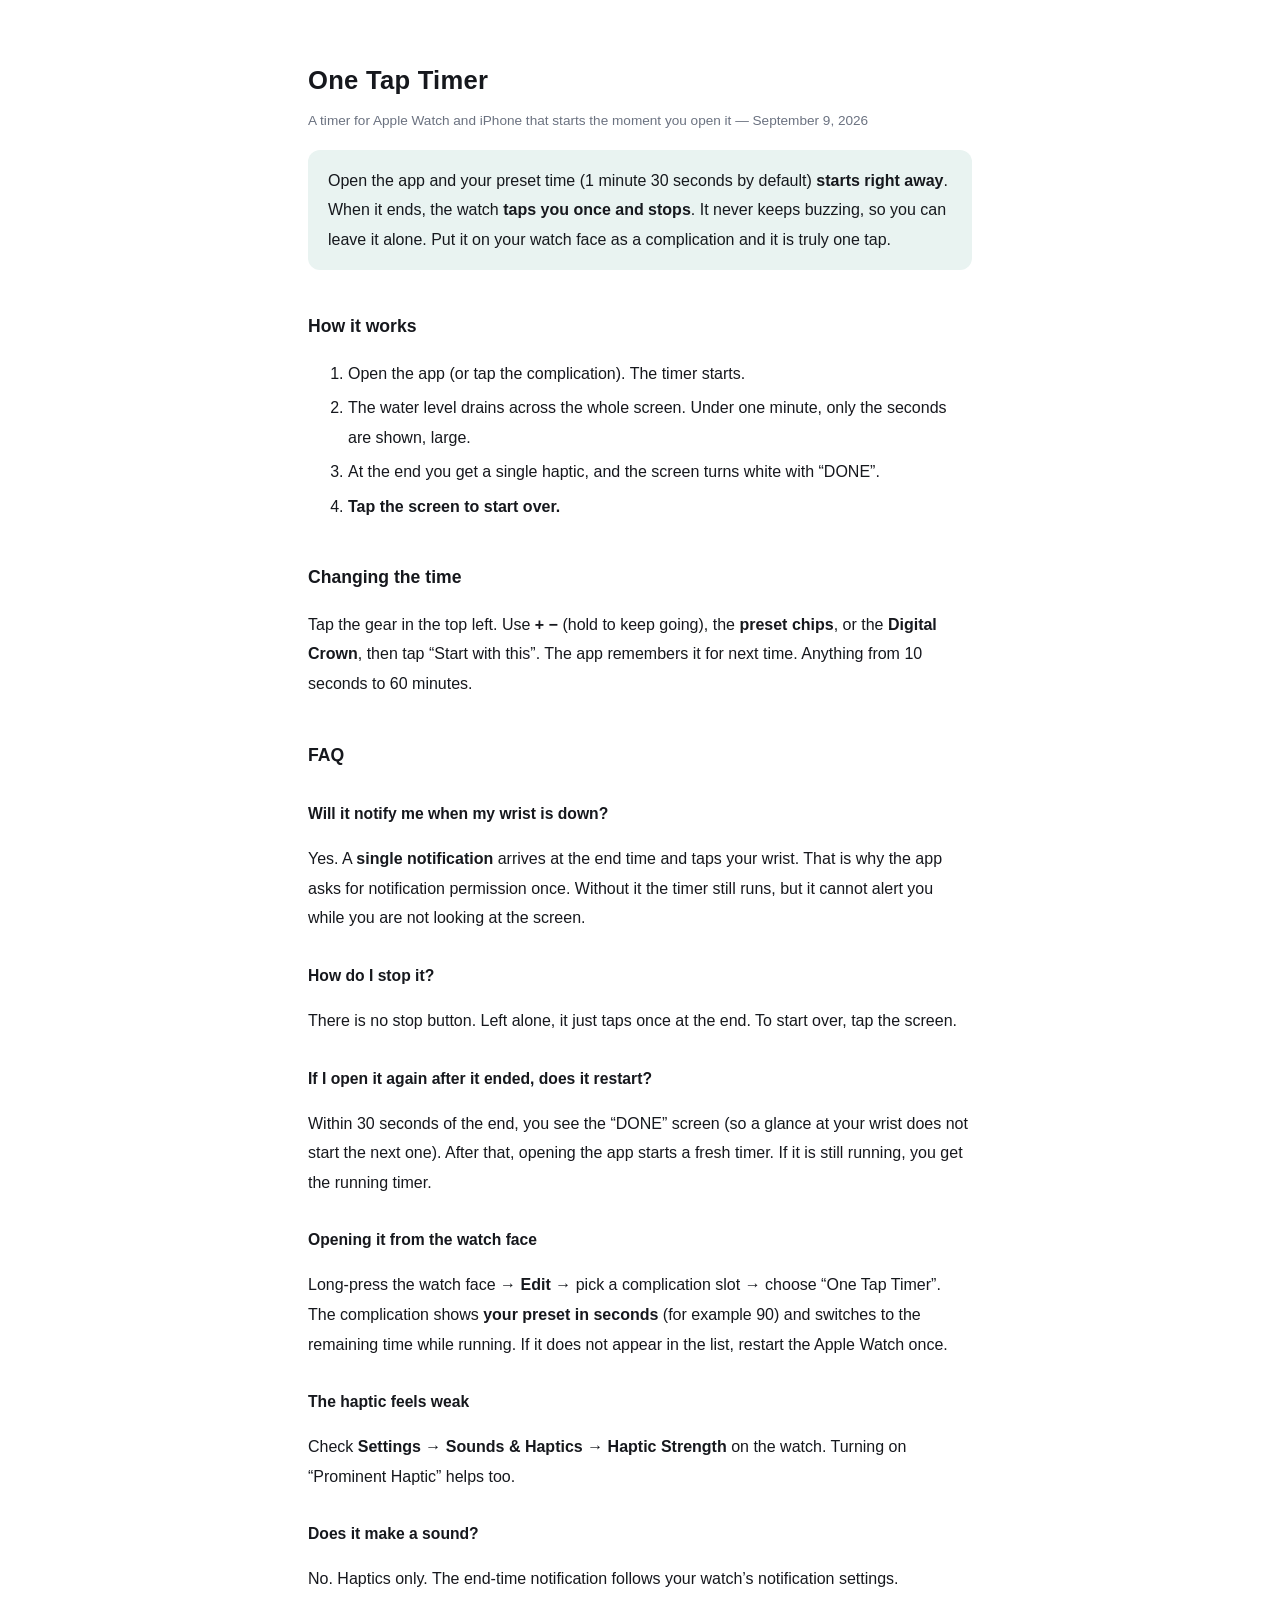
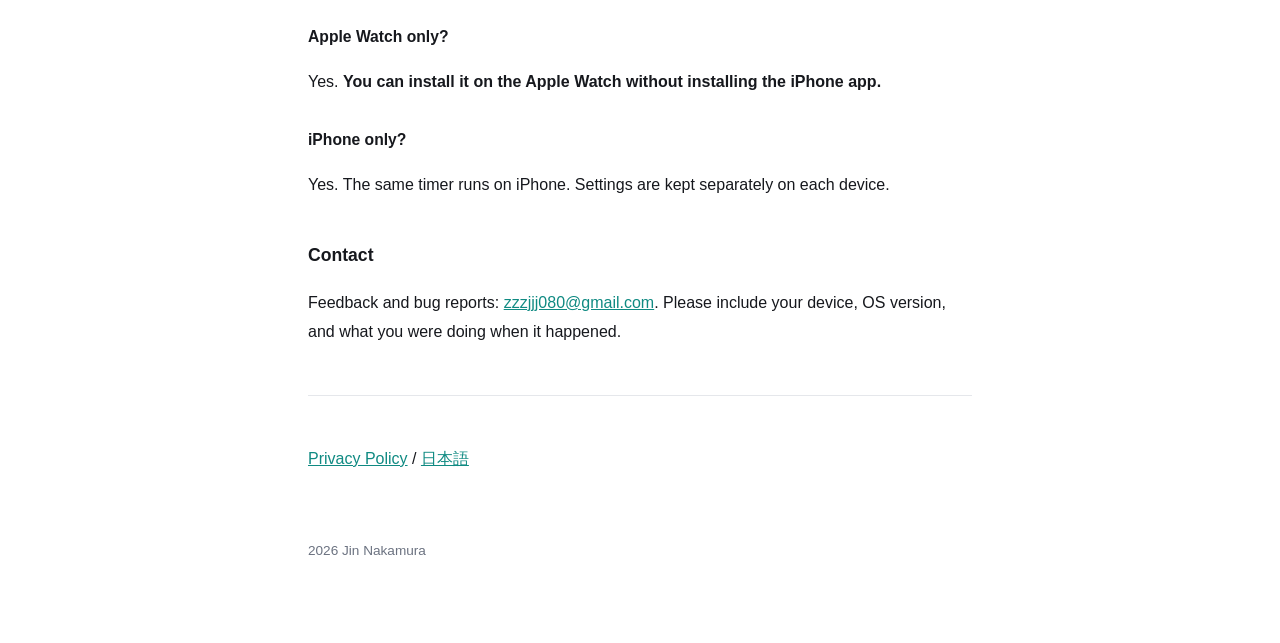
==== docs/en/index.html @ 61f03f58 "コンプリケーションに設定秒数（走行中は残り）を出す。App Group で共有。サポートページと掲載情報の案 Co-Authored-By: Claude Fable 5.1 <noreply@ant" ====
<!doctype html>
<html lang="en">
<head>
<meta charset="utf-8">
<meta name="viewport" content="width=device-width,initial-scale=1">
<title>One Tap Timer — Support</title>
<link rel="stylesheet" href="../style.css">
</head>
<body>

<h1>One Tap Timer</h1>
<p class="updated">A timer for Apple Watch and iPhone that starts the moment you open it — September 9, 2026</p>

<p class="lead">
  Open the app and your preset time (1 minute 30 seconds by default) <strong>starts right away</strong>.
  When it ends, the watch <strong>taps you once and stops</strong>. It never keeps buzzing, so you can leave it alone.
  Put it on your watch face as a complication and it is truly one tap.
</p>

<h2>How it works</h2>
<ol>
  <li>Open the app (or tap the complication). The timer starts.</li>
  <li>The water level drains across the whole screen. Under one minute, only the seconds are shown, large.</li>
  <li>At the end you get a single haptic, and the screen turns white with “DONE”.</li>
  <li><strong>Tap the screen to start over.</strong></li>
</ol>

<h2>Changing the time</h2>
<p>
  Tap the gear in the top left. Use <strong>+ −</strong> (hold to keep going), the <strong>preset chips</strong>,
  or the <strong>Digital Crown</strong>, then tap “Start with this”. The app remembers it for next time.
  Anything from 10 seconds to 60 minutes.
</p>

<h2>FAQ</h2>

<h3>Will it notify me when my wrist is down?</h3>
<p>
  Yes. A <strong>single notification</strong> arrives at the end time and taps your wrist.
  That is why the app asks for notification permission once. Without it the timer still runs,
  but it cannot alert you while you are not looking at the screen.
</p>

<h3>How do I stop it?</h3>
<p>There is no stop button. Left alone, it just taps once at the end. To start over, tap the screen.</p>

<h3>If I open it again after it ended, does it restart?</h3>
<p>
  Within 30 seconds of the end, you see the “DONE” screen (so a glance at your wrist does not start the next one).
  After that, opening the app starts a fresh timer. If it is still running, you get the running timer.
</p>

<h3>Opening it from the watch face</h3>
<p>
  Long-press the watch face → <strong>Edit</strong> → pick a complication slot → choose “One Tap Timer”.
  The complication shows <strong>your preset in seconds</strong> (for example 90) and switches to the remaining time while running.
  If it does not appear in the list, restart the Apple Watch once.
</p>

<h3>The haptic feels weak</h3>
<p>Check <strong>Settings → Sounds &amp; Haptics → Haptic Strength</strong> on the watch. Turning on “Prominent Haptic” helps too.</p>

<h3>Does it make a sound?</h3>
<p>No. Haptics only. The end-time notification follows your watch’s notification settings.</p>

<h3>Apple Watch only?</h3>
<p>Yes. <strong>You can install it on the Apple Watch without installing the iPhone app.</strong></p>

<h3>iPhone only?</h3>
<p>Yes. The same timer runs on iPhone. Settings are kept separately on each device.</p>

<h2>Contact</h2>
<p>
  Feedback and bug reports: <a href="mailto:zzzjjj080@gmail.com">zzzjjj080@gmail.com</a>.
  Please include your device, OS version, and what you were doing when it happened.
</p>

<hr>
<p><a href="privacy.html">Privacy Policy</a> / <a href="../">日本語</a></p>

<footer>2026 Jin Nakamura</footer>
</body>
</html>
---- docs/style.css ----
:root { color-scheme: light dark; }
* { box-sizing: border-box; }
body {
  margin: 0 auto; padding: 2.5rem 1.25rem 5rem; max-width: 44rem;
  font-family: -apple-system, BlinkMacSystemFont, "Hiragino Sans", "Noto Sans JP", sans-serif;
  line-height: 1.85; color: #16181d; background: #ffffff;
  font-size: 16px;
}
@media (prefers-color-scheme: dark) { body { color: #e6e8ec; background: #101216; } }
h1 { font-size: 1.6rem; margin-bottom: .25rem; letter-spacing: .01em; }
h2 { font-size: 1.1rem; margin-top: 2.5rem; }
h3 { font-size: .98rem; margin-top: 1.75rem; }
.updated { color: #6b7280; font-size: .85rem; margin-top: 0; }
@media (prefers-color-scheme: dark) { .updated { color: #8b94a5; } }
a { color: #0f8a82; }
@media (prefers-color-scheme: dark) { a { color: #2bc2b7; } }
hr { border: none; border-top: 1px solid #e5e7eb; margin: 3rem 0; }
@media (prefers-color-scheme: dark) { hr { border-top-color: #262c36; } }
.lead { background: #e9f3f1; padding: 1rem 1.25rem; border-radius: .75rem; }
@media (prefers-color-scheme: dark) { .lead { background: #0f2a2c; } }
.note { background: #fff7ed; padding: 1rem 1.25rem; border-radius: .75rem; border: 1px solid #fed7aa; }
@media (prefers-color-scheme: dark) { .note { background: #26190f; border-color: #5a3b1c; } }
ul { padding-left: 1.3rem; }
li { margin: .3rem 0; }
code { background: #f1f3f7; padding: .1rem .35rem; border-radius: .3rem; font-size: .9em; }
@media (prefers-color-scheme: dark) { code { background: #1c2028; } }
footer { margin-top: 4rem; font-size: .85rem; color: #6b7280; }
@media (prefers-color-scheme: dark) { footer { color: #8b94a5; } }
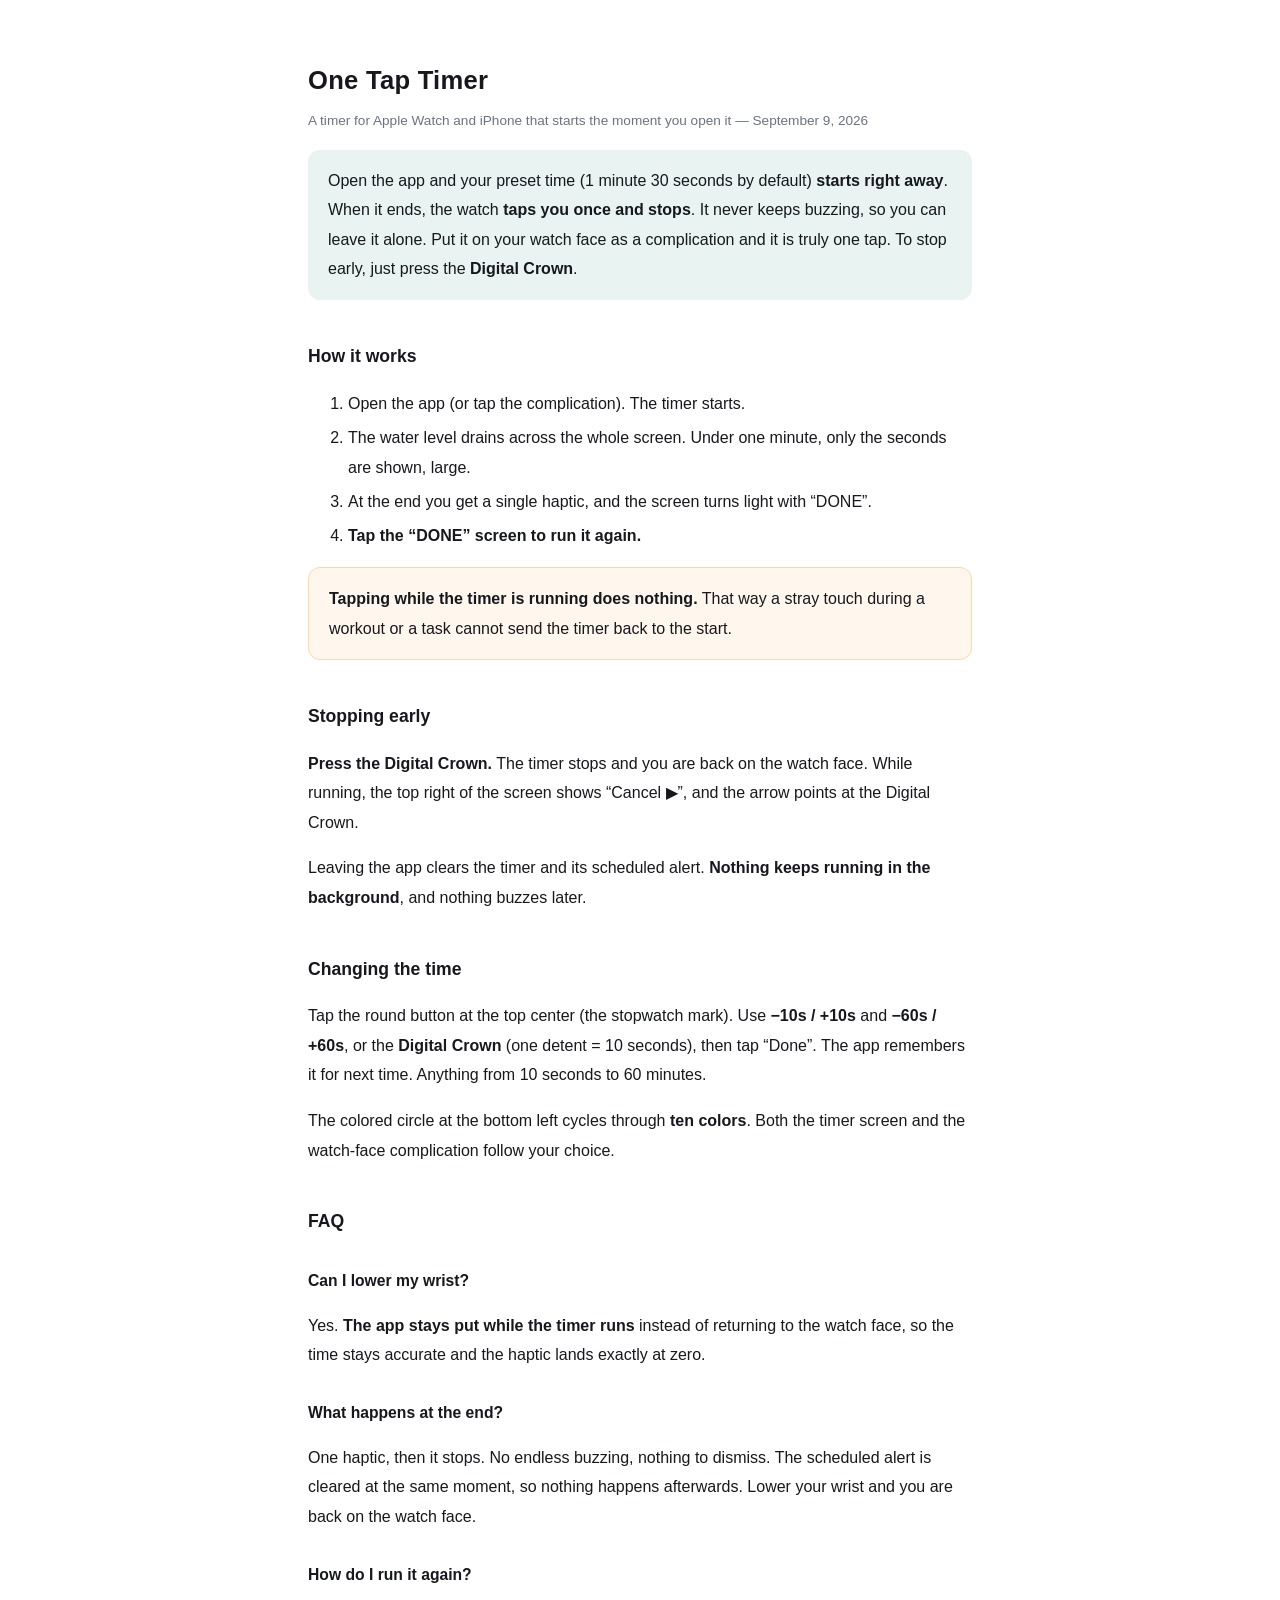
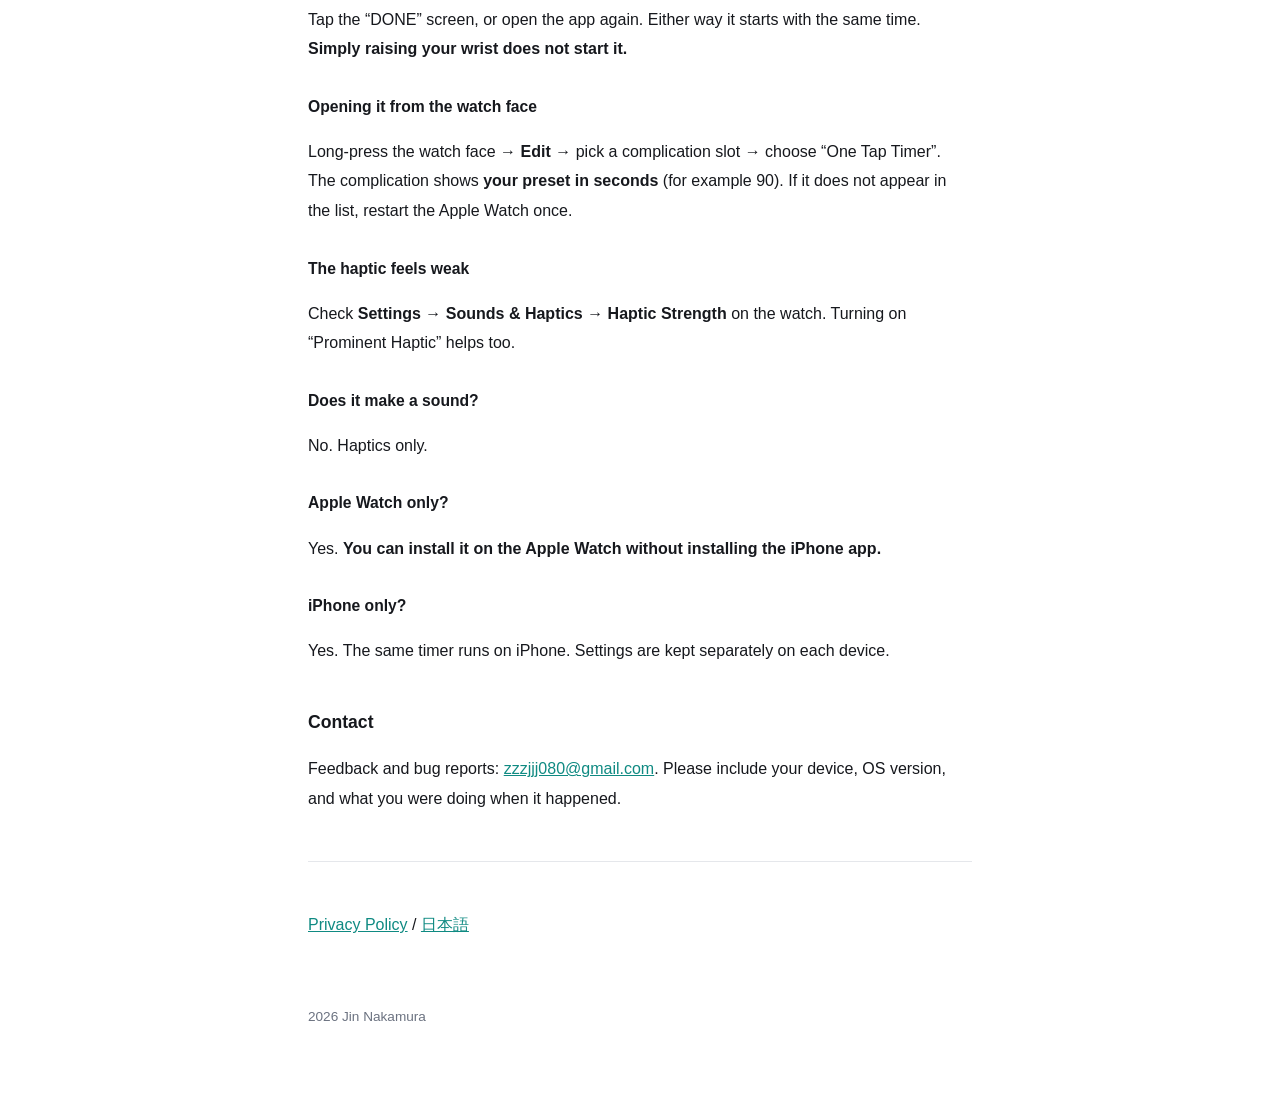
==== commit 5894896c: "サポートページと掲載文をいまの仕様に更新。ストア用スクショを撮り直し。撮影中は通知とセッションに触らない Co-Authored-By: Claude Opus 5 <noreply@anthropi" ====
--- a/docs/en/index.html
+++ b/docs/en/index.html
@@ -15,45 +15,67 @@
   Open the app and your preset time (1 minute 30 seconds by default) <strong>starts right away</strong>.
   When it ends, the watch <strong>taps you once and stops</strong>. It never keeps buzzing, so you can leave it alone.
   Put it on your watch face as a complication and it is truly one tap.
+  To stop early, just press the <strong>Digital Crown</strong>.
 </p>
 
 <h2>How it works</h2>
 <ol>
   <li>Open the app (or tap the complication). The timer starts.</li>
   <li>The water level drains across the whole screen. Under one minute, only the seconds are shown, large.</li>
-  <li>At the end you get a single haptic, and the screen turns white with “DONE”.</li>
-  <li><strong>Tap the screen to start over.</strong></li>
+  <li>At the end you get a single haptic, and the screen turns light with “DONE”.</li>
+  <li><strong>Tap the “DONE” screen to run it again.</strong></li>
 </ol>
+<p class="note">
+  <strong>Tapping while the timer is running does nothing.</strong>
+  That way a stray touch during a workout or a task cannot send the timer back to the start.
+</p>
+
+<h2>Stopping early</h2>
+<p>
+  <strong>Press the Digital Crown.</strong> The timer stops and you are back on the watch face.
+  While running, the top right of the screen shows “Cancel ▶”, and the arrow points at the Digital Crown.
+</p>
+<p>
+  Leaving the app clears the timer and its scheduled alert.
+  <strong>Nothing keeps running in the background</strong>, and nothing buzzes later.
+</p>
 
 <h2>Changing the time</h2>
 <p>
-  Tap the gear in the top left. Use <strong>+ −</strong> (hold to keep going), the <strong>preset chips</strong>,
-  or the <strong>Digital Crown</strong>, then tap “Start with this”. The app remembers it for next time.
-  Anything from 10 seconds to 60 minutes.
+  Tap the round button at the top center (the stopwatch mark). Use <strong>−10s / +10s</strong> and
+  <strong>−60s / +60s</strong>, or the <strong>Digital Crown</strong> (one detent = 10 seconds), then tap “Done”.
+  The app remembers it for next time. Anything from 10 seconds to 60 minutes.
+</p>
+<p>
+  The colored circle at the bottom left cycles through <strong>ten colors</strong>.
+  Both the timer screen and the watch-face complication follow your choice.
 </p>
 
 <h2>FAQ</h2>
 
-<h3>Will it notify me when my wrist is down?</h3>
+<h3>Can I lower my wrist?</h3>
 <p>
-  Yes. A <strong>single notification</strong> arrives at the end time and taps your wrist.
-  That is why the app asks for notification permission once. Without it the timer still runs,
-  but it cannot alert you while you are not looking at the screen.
+  Yes. <strong>The app stays put while the timer runs</strong> instead of returning to the watch face,
+  so the time stays accurate and the haptic lands exactly at zero.
 </p>
 
-<h3>How do I stop it?</h3>
-<p>There is no stop button. Left alone, it just taps once at the end. To start over, tap the screen.</p>
+<h3>What happens at the end?</h3>
+<p>
+  One haptic, then it stops. No endless buzzing, nothing to dismiss.
+  The scheduled alert is cleared at the same moment, so nothing happens afterwards.
+  Lower your wrist and you are back on the watch face.
+</p>
 
-<h3>If I open it again after it ended, does it restart?</h3>
+<h3>How do I run it again?</h3>
 <p>
-  Within 30 seconds of the end, you see the “DONE” screen (so a glance at your wrist does not start the next one).
-  After that, opening the app starts a fresh timer. If it is still running, you get the running timer.
+  Tap the “DONE” screen, or open the app again. Either way it starts with the same time.
+  <strong>Simply raising your wrist does not start it.</strong>
 </p>
 
 <h3>Opening it from the watch face</h3>
 <p>
   Long-press the watch face → <strong>Edit</strong> → pick a complication slot → choose “One Tap Timer”.
-  The complication shows <strong>your preset in seconds</strong> (for example 90) and switches to the remaining time while running.
+  The complication shows <strong>your preset in seconds</strong> (for example 90).
   If it does not appear in the list, restart the Apple Watch once.
 </p>
 
@@ -61,7 +83,7 @@
 <p>Check <strong>Settings → Sounds &amp; Haptics → Haptic Strength</strong> on the watch. Turning on “Prominent Haptic” helps too.</p>
 
 <h3>Does it make a sound?</h3>
-<p>No. Haptics only. The end-time notification follows your watch’s notification settings.</p>
+<p>No. Haptics only.</p>
 
 <h3>Apple Watch only?</h3>
 <p>Yes. <strong>You can install it on the Apple Watch without installing the iPhone app.</strong></p>
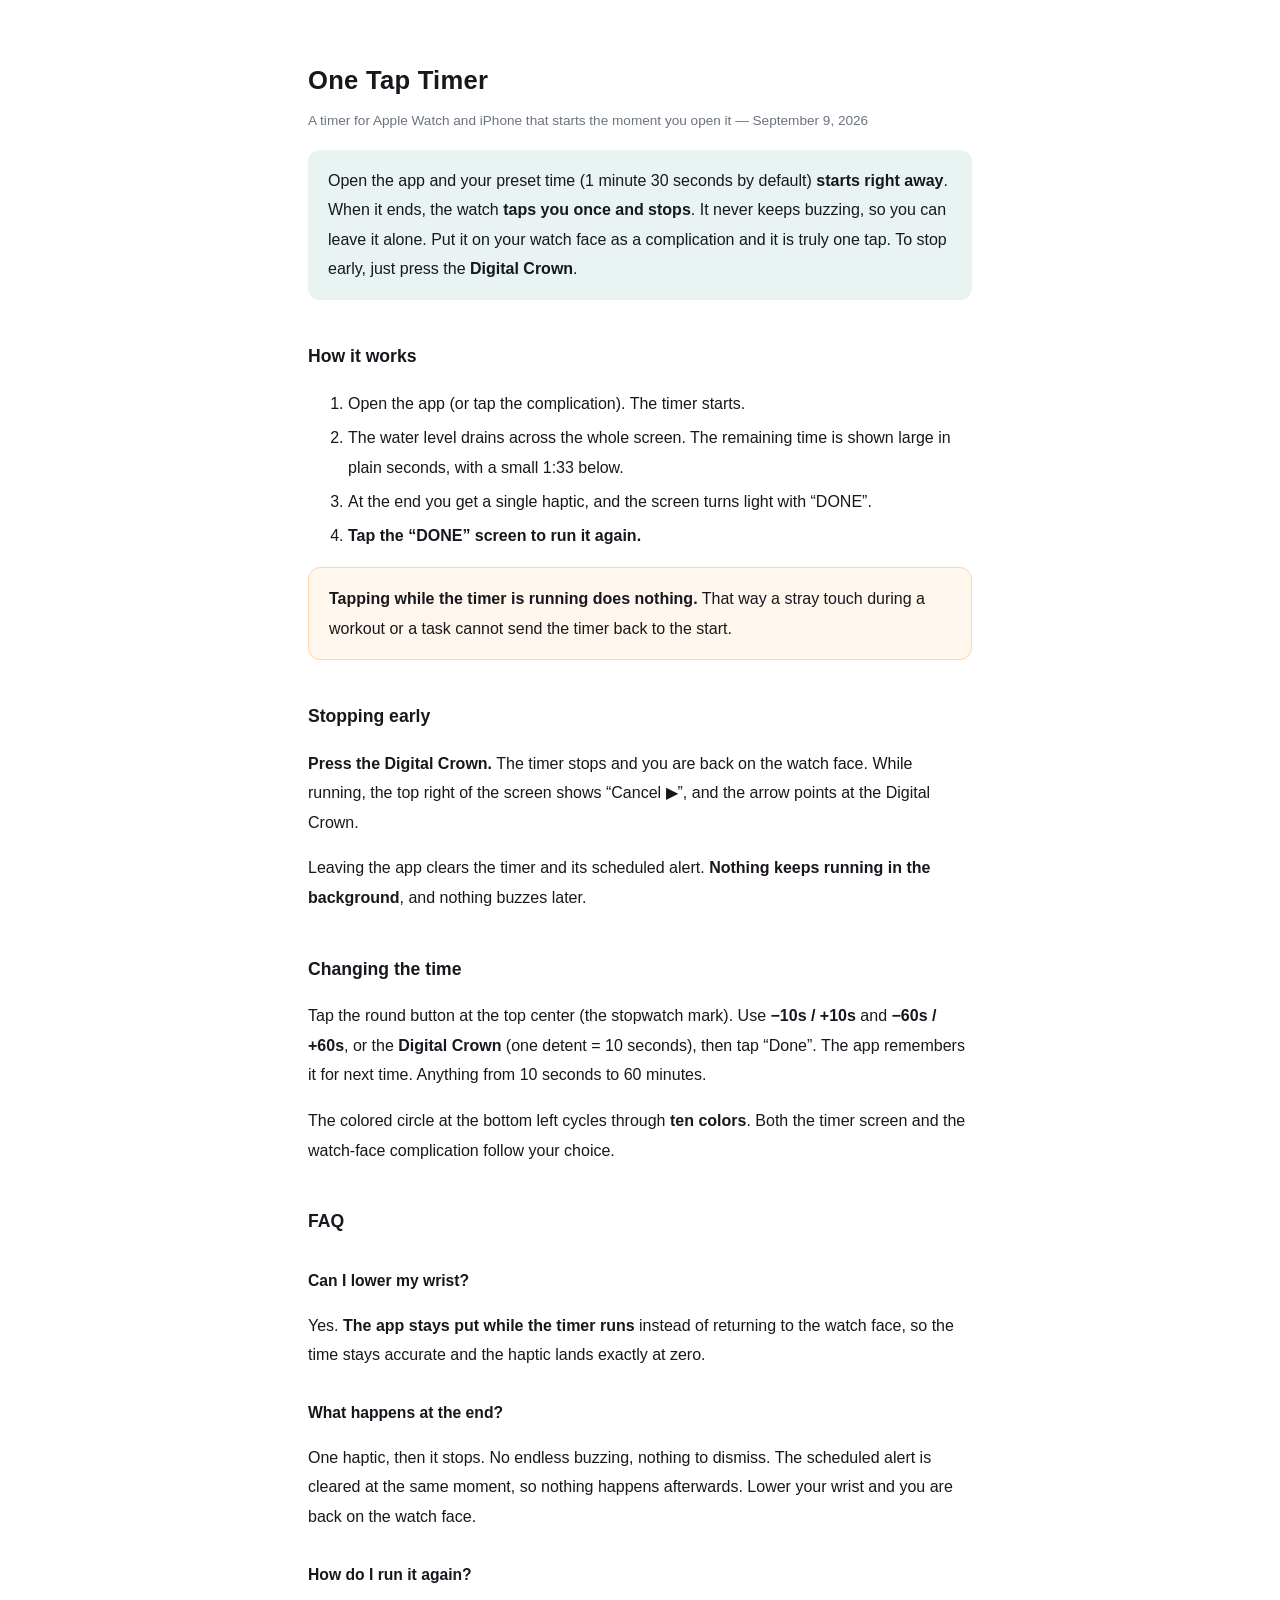
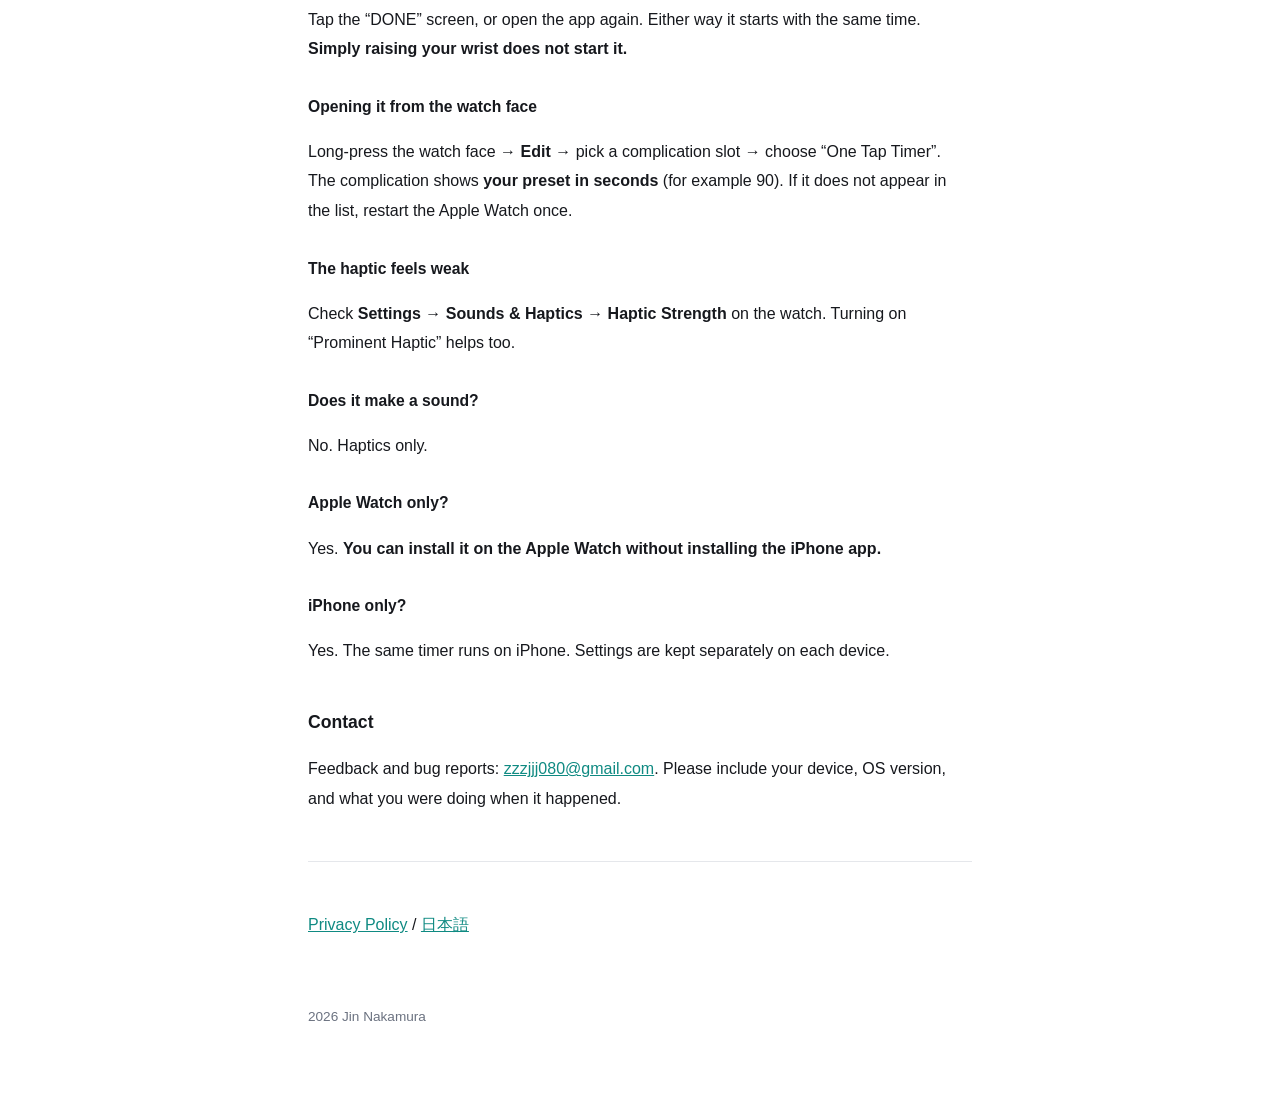
==== commit 44501216: "大きい数字を秒だけにし、下に小さく m:ss を添える。設定も同じ並び 再開した瞬間に「0:10」のような半端な表示が出るのは、前の回の数字から桁が回っていたため。 回ごとに別の数字として扱うようにし" ====
--- a/docs/en/index.html
+++ b/docs/en/index.html
@@ -21,7 +21,7 @@
 <h2>How it works</h2>
 <ol>
   <li>Open the app (or tap the complication). The timer starts.</li>
-  <li>The water level drains across the whole screen. Under one minute, only the seconds are shown, large.</li>
+  <li>The water level drains across the whole screen. The remaining time is shown large in plain seconds, with a small 1:33 below.</li>
   <li>At the end you get a single haptic, and the screen turns light with “DONE”.</li>
   <li><strong>Tap the “DONE” screen to run it again.</strong></li>
 </ol>
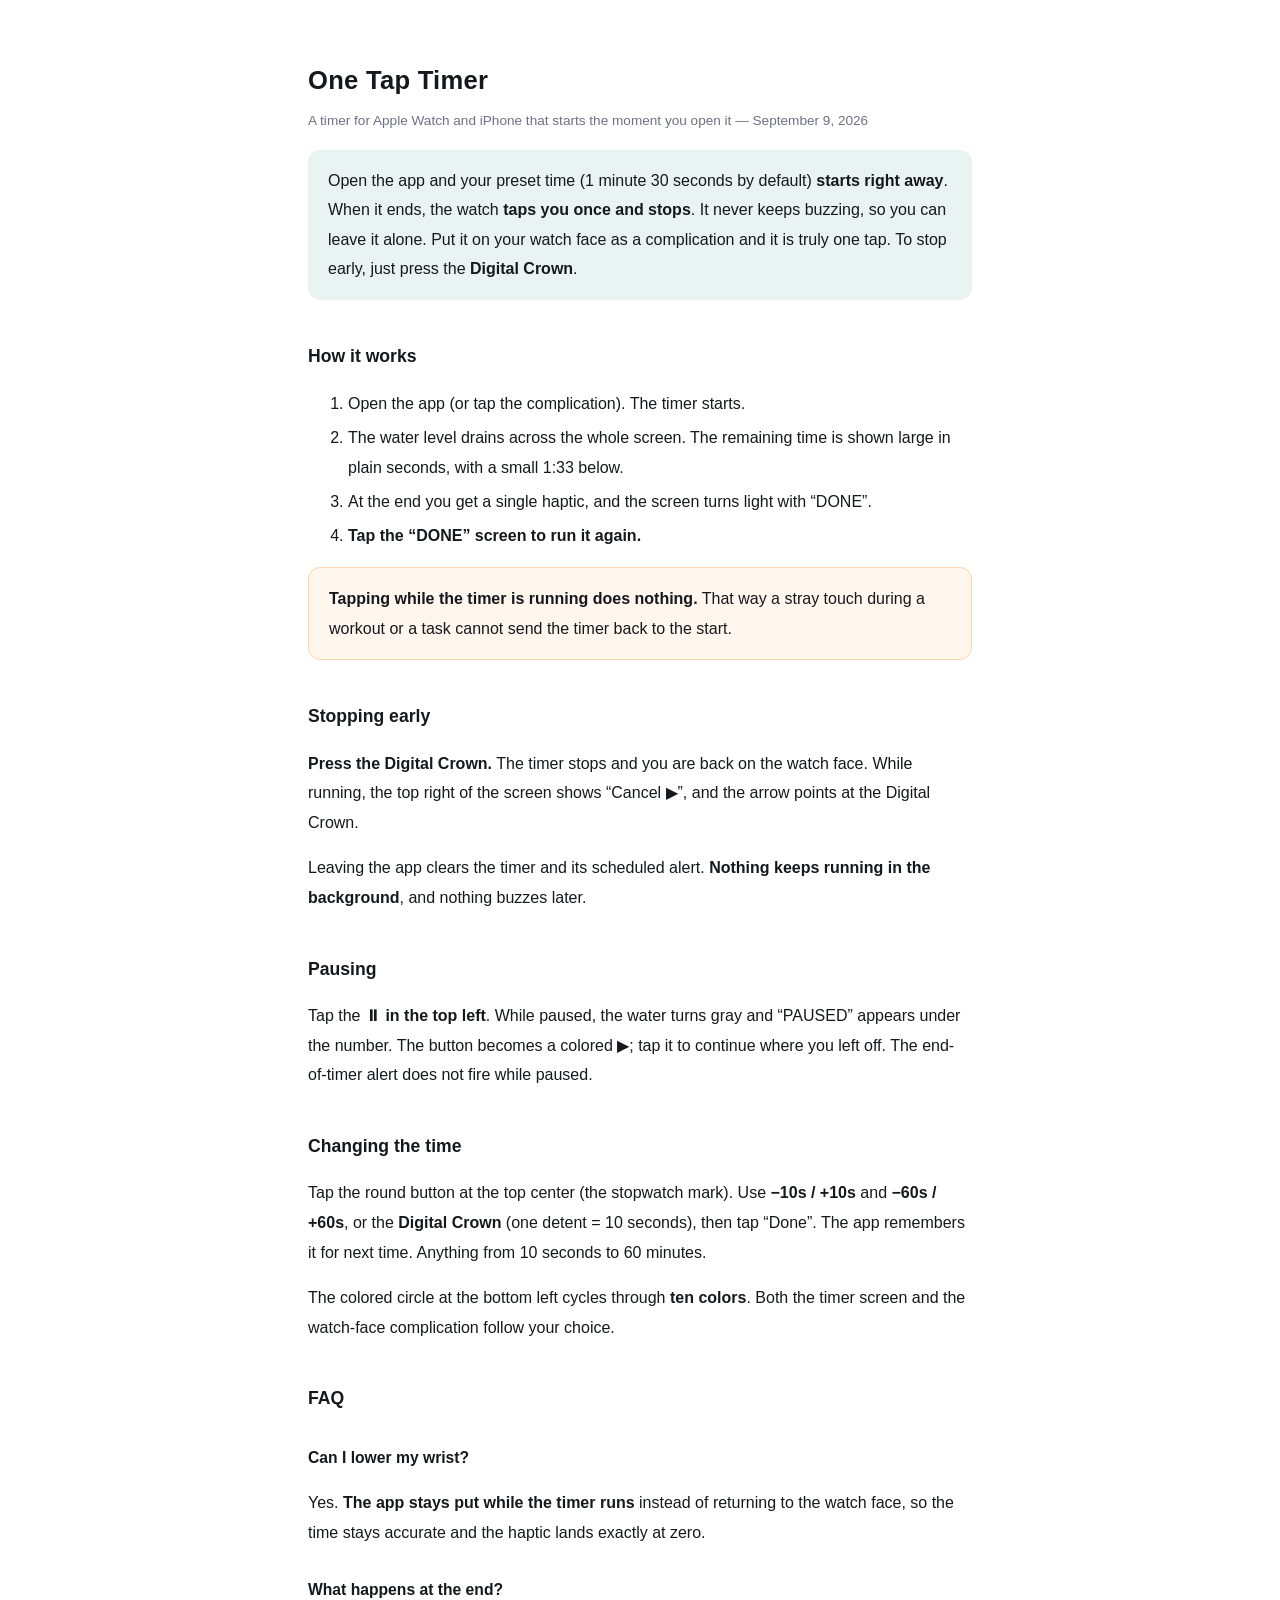
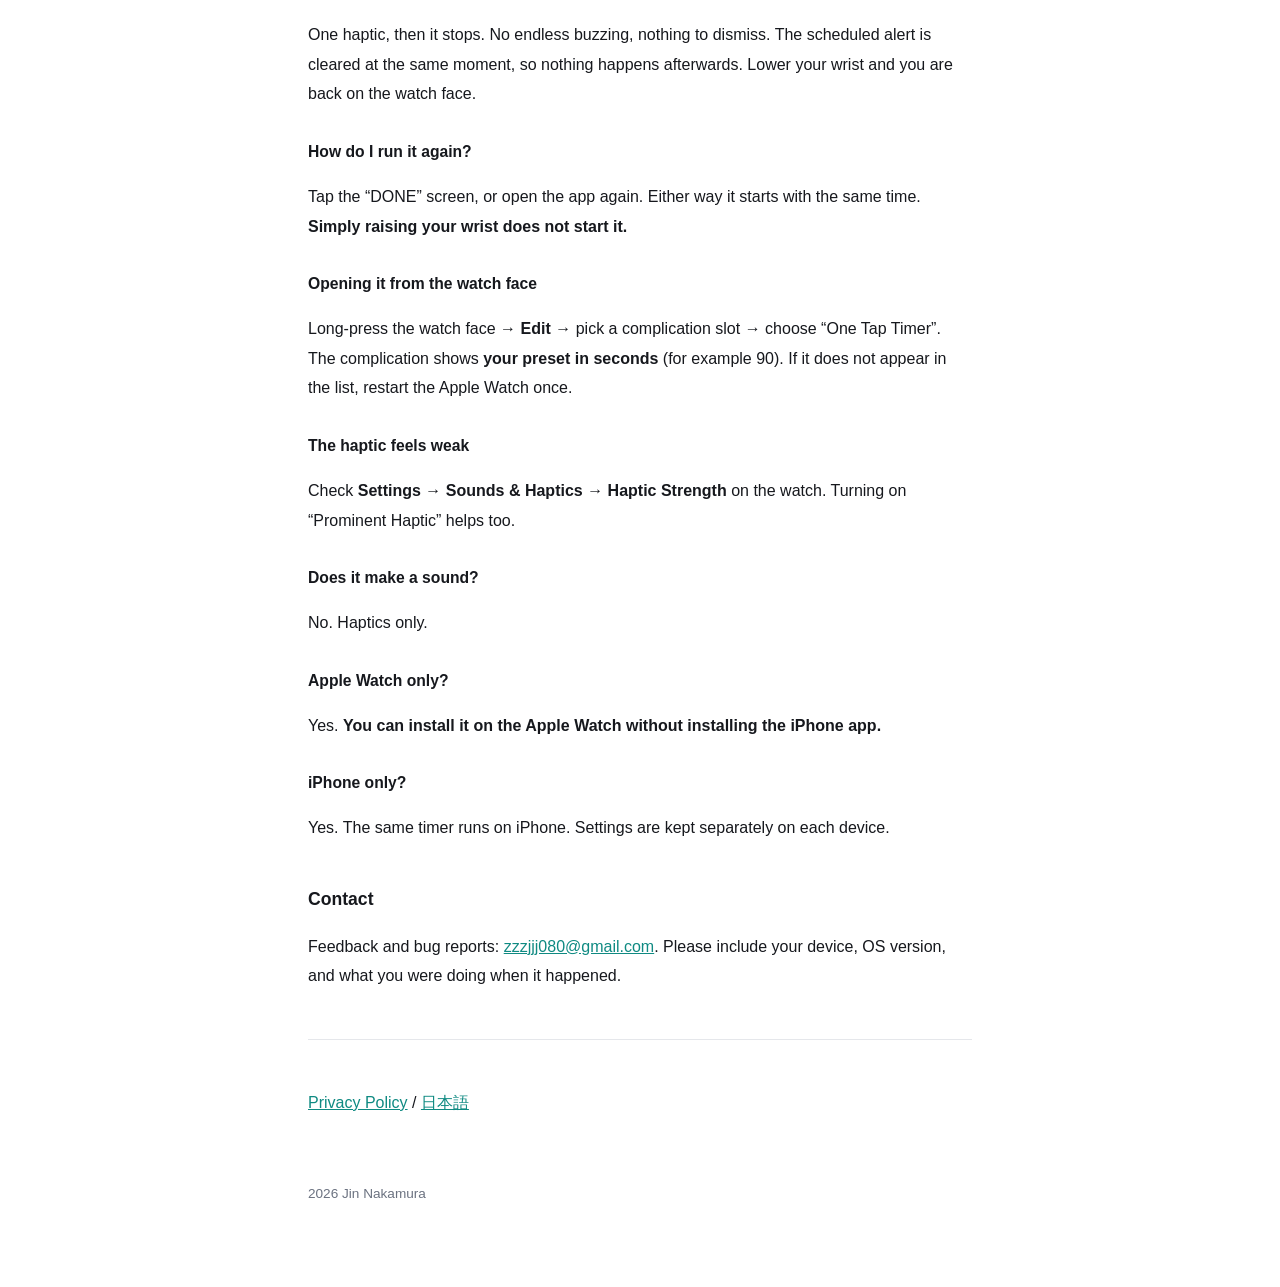
==== commit 035f78a1: "一時停止を足す（左上の小さなボタン。止めている間は水が灰色、「一時停止中」、ボタンが色つきの ▶）。設定の値を大きく、ボタンに色 - 止めている間は終わりの通知を消し、続けるときに新しい終わる時刻で付" ====
--- a/docs/en/index.html
+++ b/docs/en/index.html
@@ -38,6 +38,13 @@
 <p>
   Leaving the app clears the timer and its scheduled alert.
   <strong>Nothing keeps running in the background</strong>, and nothing buzzes later.
+</p>
+
+<h2>Pausing</h2>
+<p>
+  Tap the <strong>⏸ in the top left</strong>. While paused, the water turns gray and “PAUSED” appears under the number.
+  The button becomes a colored ▶; tap it to continue where you left off.
+  The end-of-timer alert does not fire while paused.
 </p>
 
 <h2>Changing the time</h2>
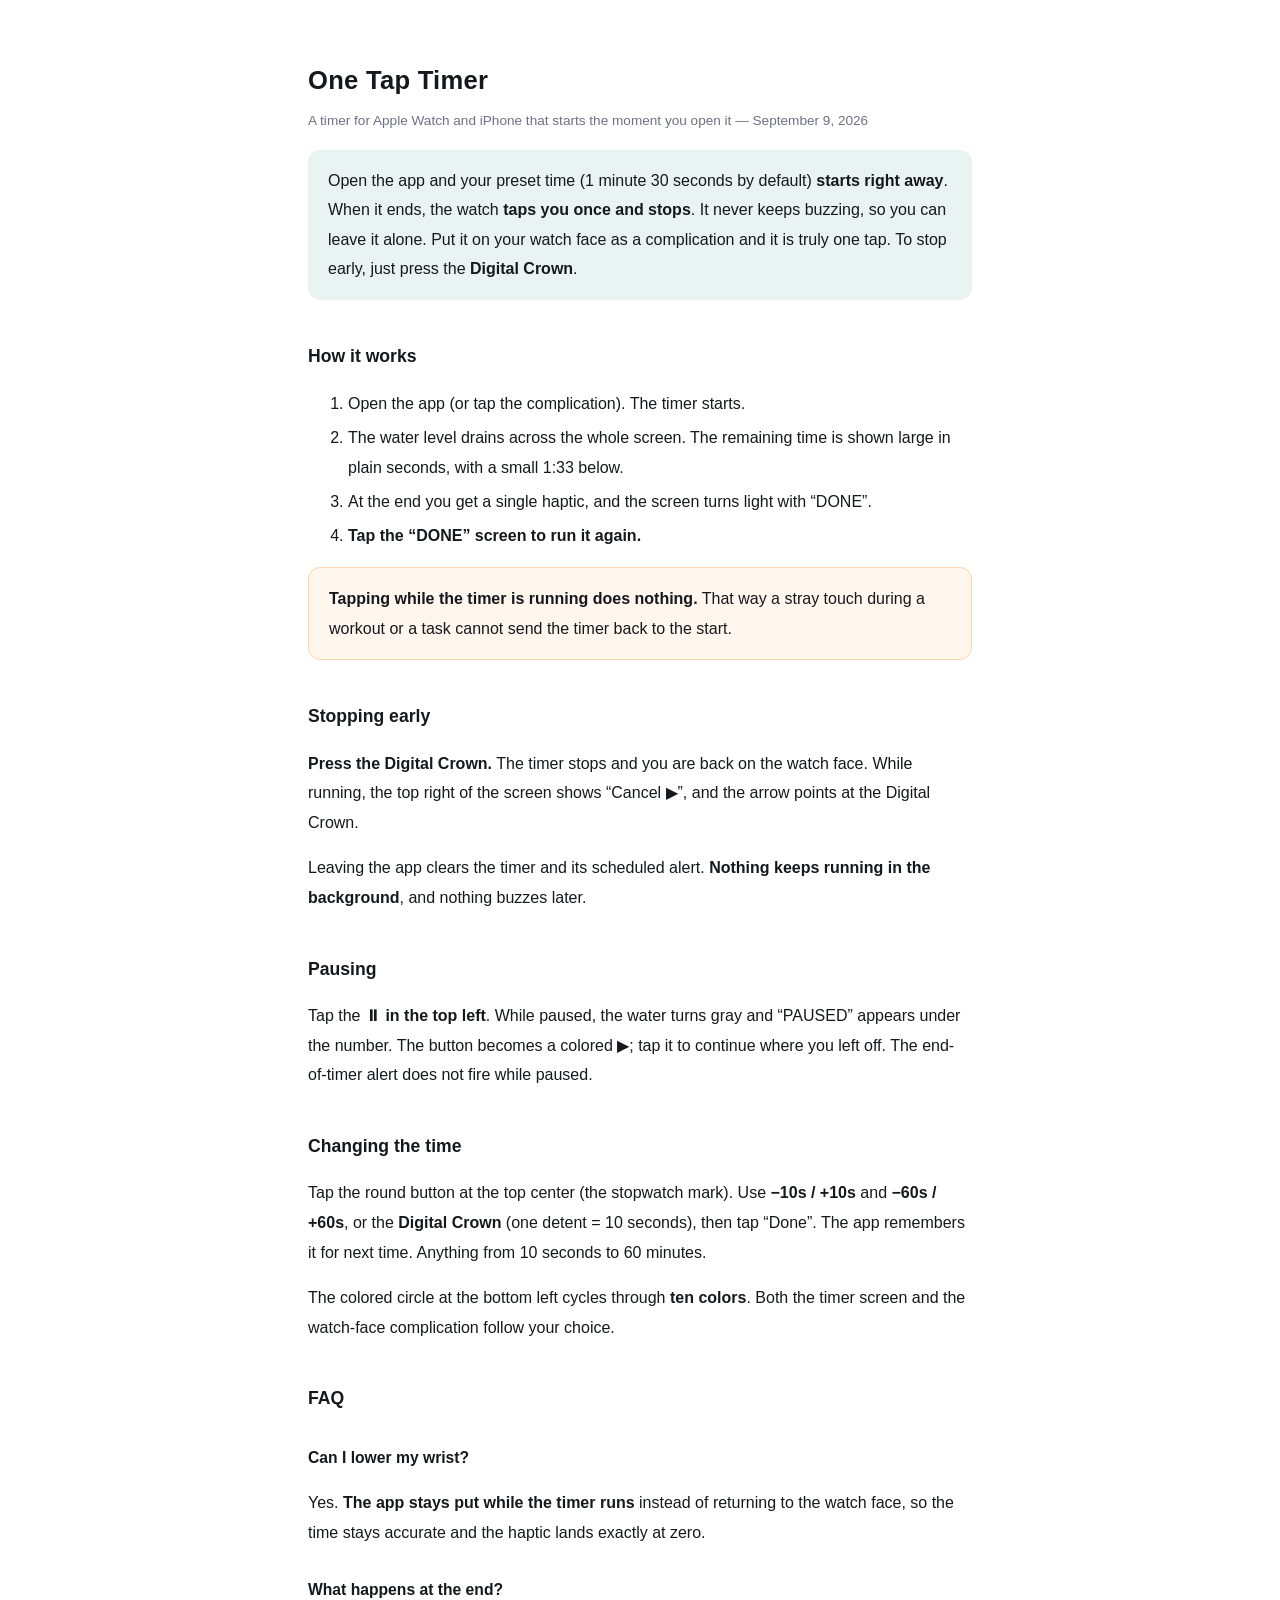
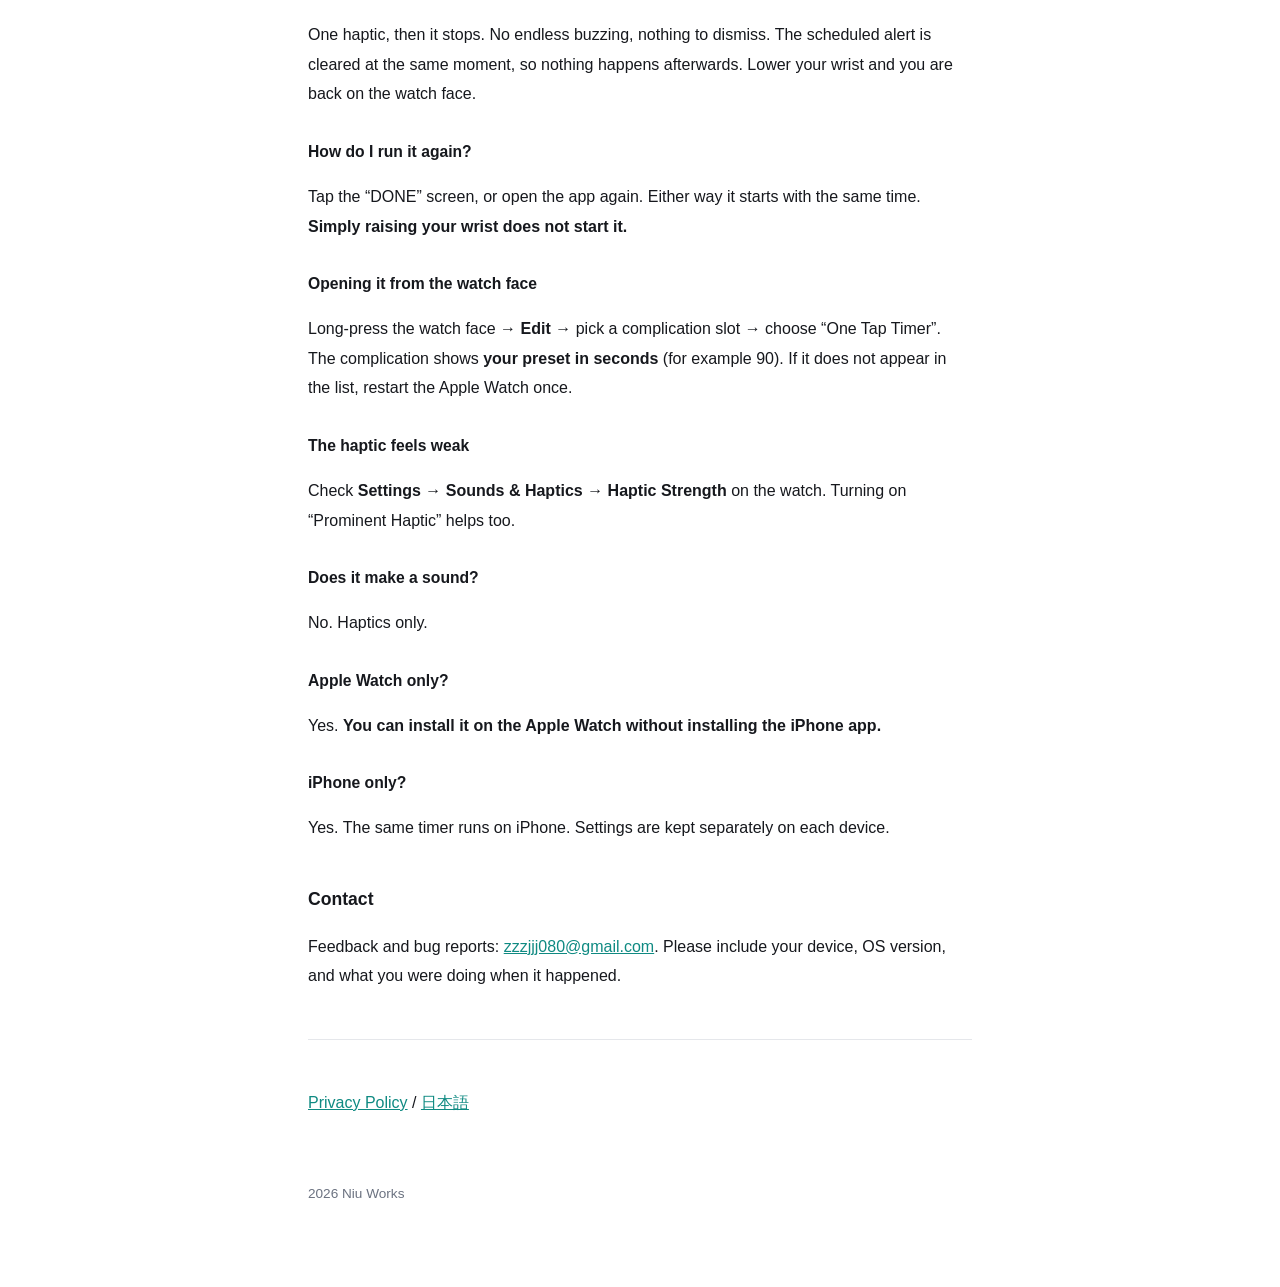
==== commit 2a937ed2: "chore: 著作権表記・サイトフッターの作者名を Niu Works に変更 App Store の著作権欄・GitHub Pages のフッター・リリース手順書に 書かれていた個人名を、名義 "N" ====
--- a/docs/en/index.html
+++ b/docs/en/index.html
@@ -107,6 +107,6 @@
 <hr>
 <p><a href="privacy.html">Privacy Policy</a> / <a href="../">日本語</a></p>
 
-<footer>2026 Jin Nakamura</footer>
+<footer>2026 Niu Works</footer>
 </body>
 </html>
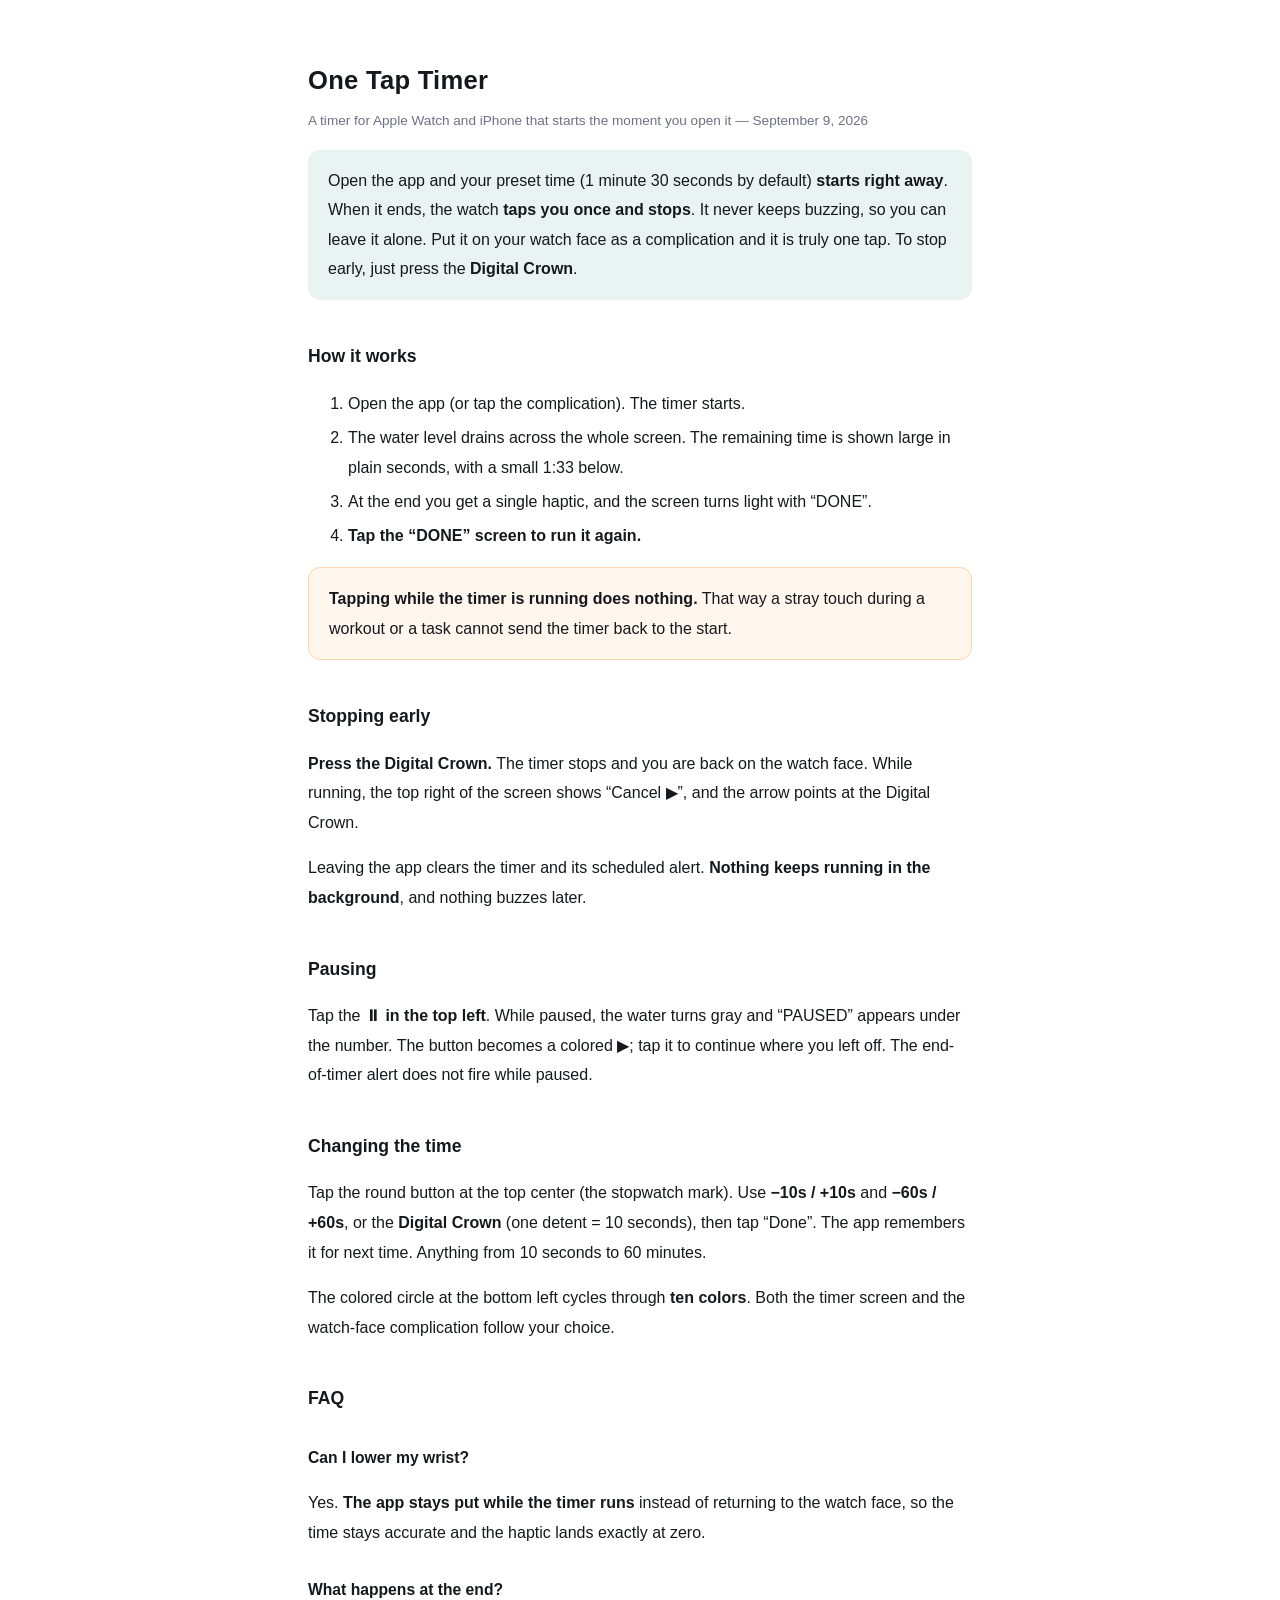
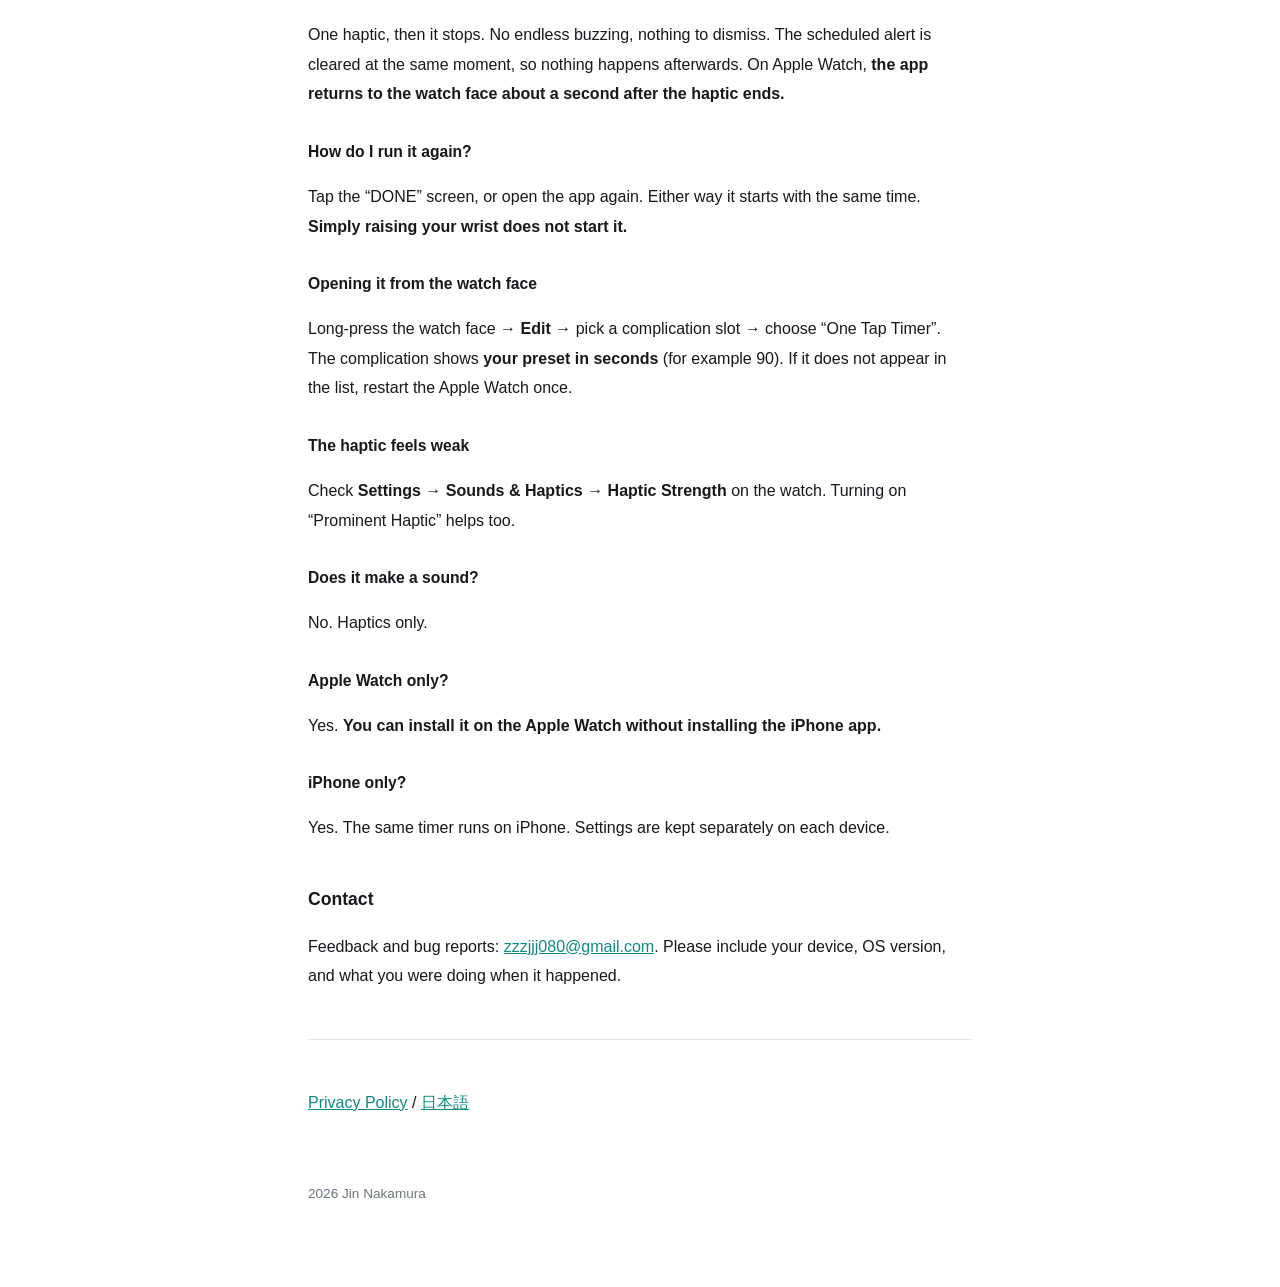
==== commit 19d56944: "Watch は終わりの振動が鳴り終わって約1秒でアプリを閉じ、文字盤に戻る watchOS に文字盤へ戻す呼び出しは無いので、プロセスを終える（exit(0)）。 閉じるまで前面の留めを外さない。1秒" ====
--- a/docs/en/index.html
+++ b/docs/en/index.html
@@ -70,7 +70,7 @@
 <p>
   One haptic, then it stops. No endless buzzing, nothing to dismiss.
   The scheduled alert is cleared at the same moment, so nothing happens afterwards.
-  Lower your wrist and you are back on the watch face.
+  On Apple Watch, <strong>the app returns to the watch face about a second after the haptic ends.</strong>
 </p>
 
 <h3>How do I run it again?</h3>
@@ -107,6 +107,6 @@
 <hr>
 <p><a href="privacy.html">Privacy Policy</a> / <a href="../">日本語</a></p>
 
-<footer>2026 Niu Works</footer>
+<footer>2026 Jin Nakamura</footer>
 </body>
 </html>
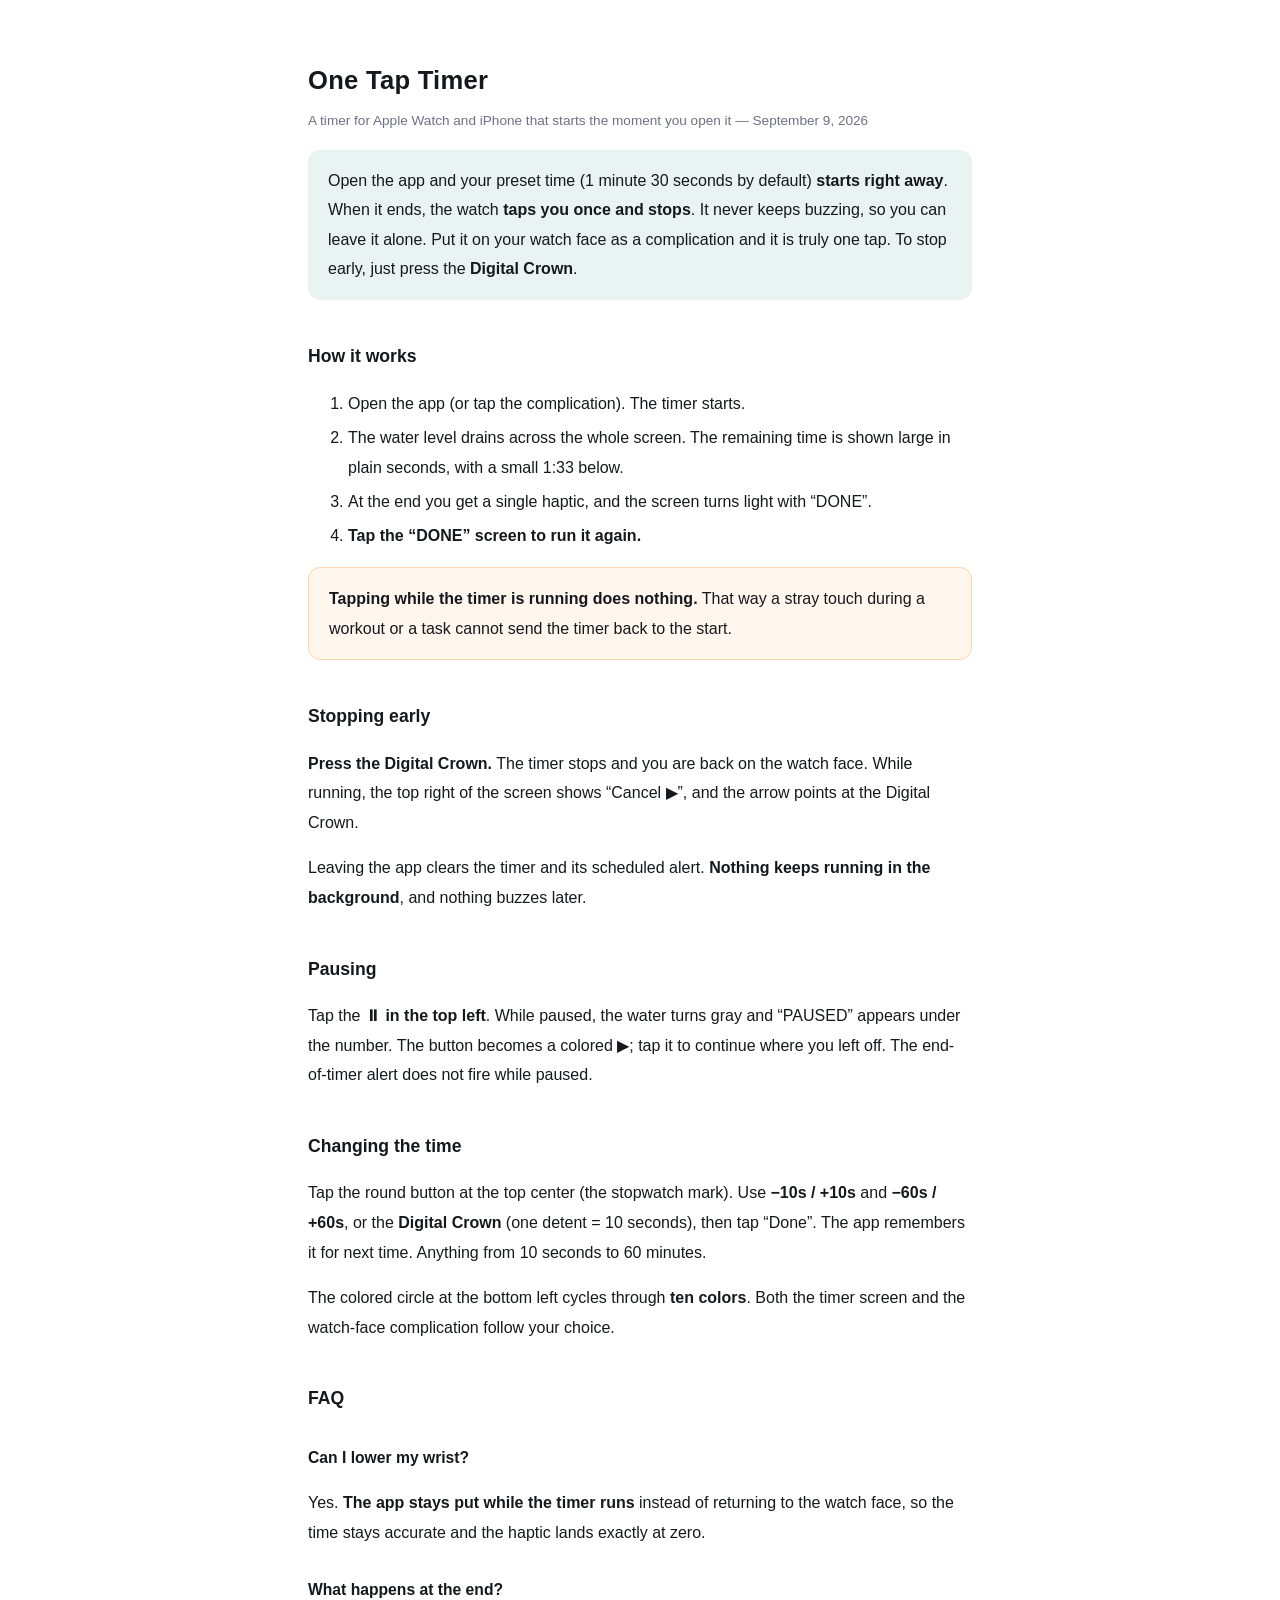
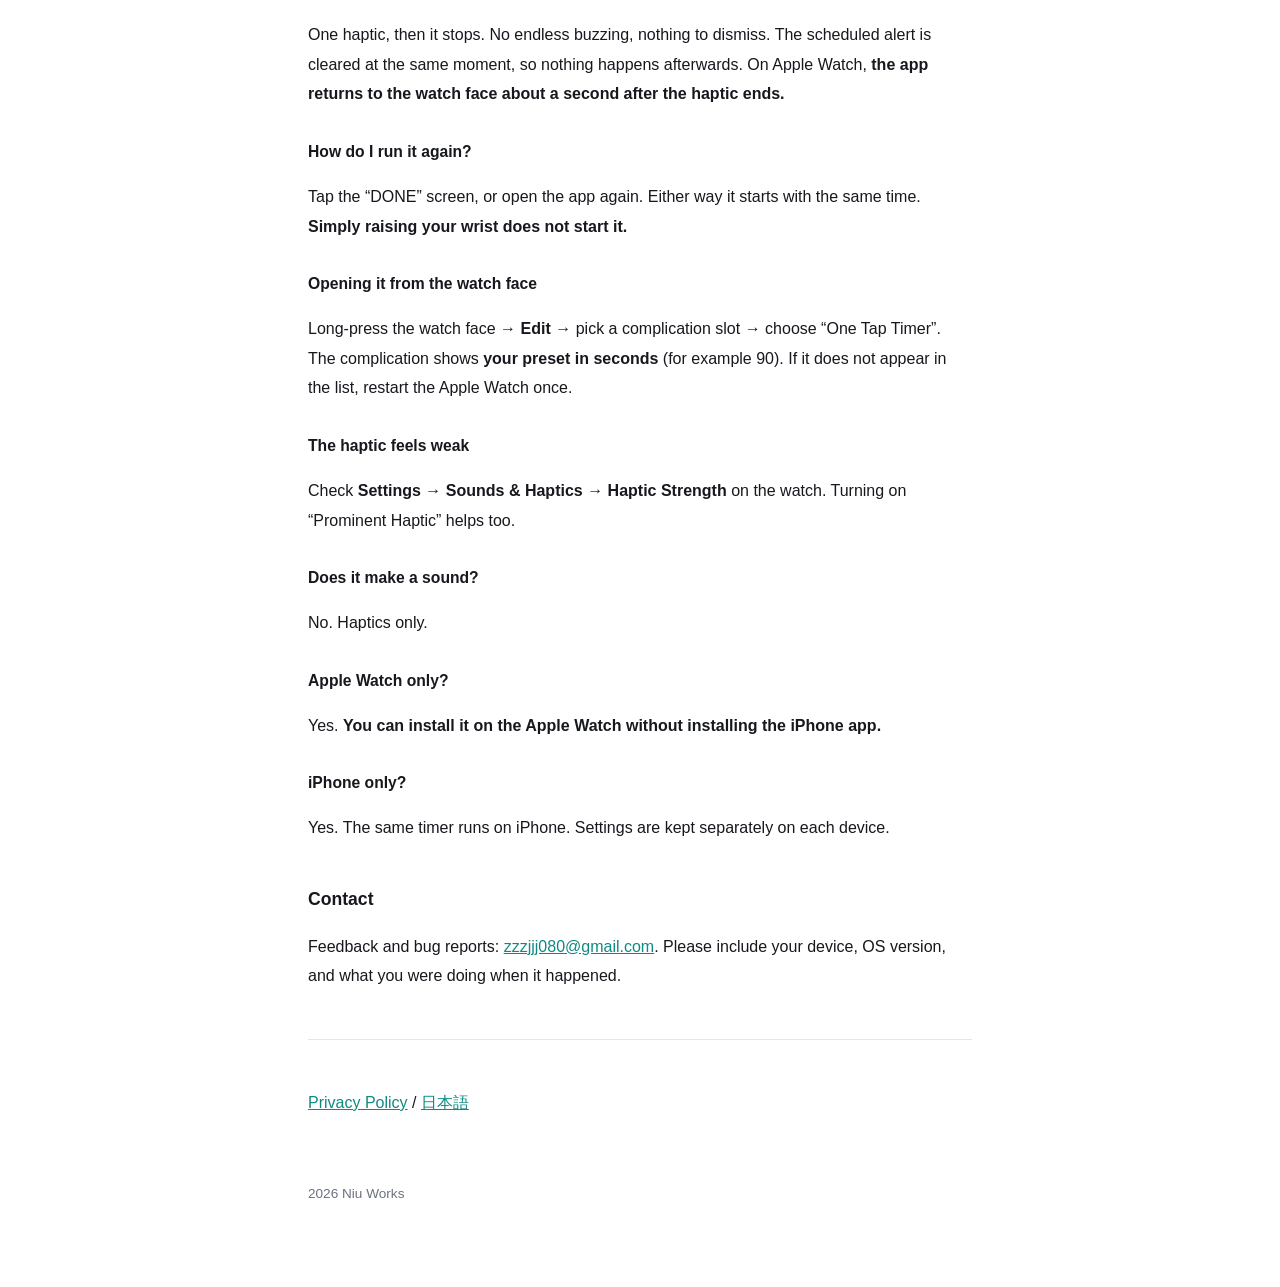
==== commit 7124498d: "Merge 2a937ed2620ca4c8bfefc2011f625838414b16f9 into cb035ccff00389004acc41579e78921d9ae0a19a" ====
--- a/docs/en/index.html
+++ b/docs/en/index.html
@@ -107,6 +107,6 @@
 <hr>
 <p><a href="privacy.html">Privacy Policy</a> / <a href="../">日本語</a></p>
 
-<footer>2026 Jin Nakamura</footer>
+<footer>2026 Niu Works</footer>
 </body>
 </html>
